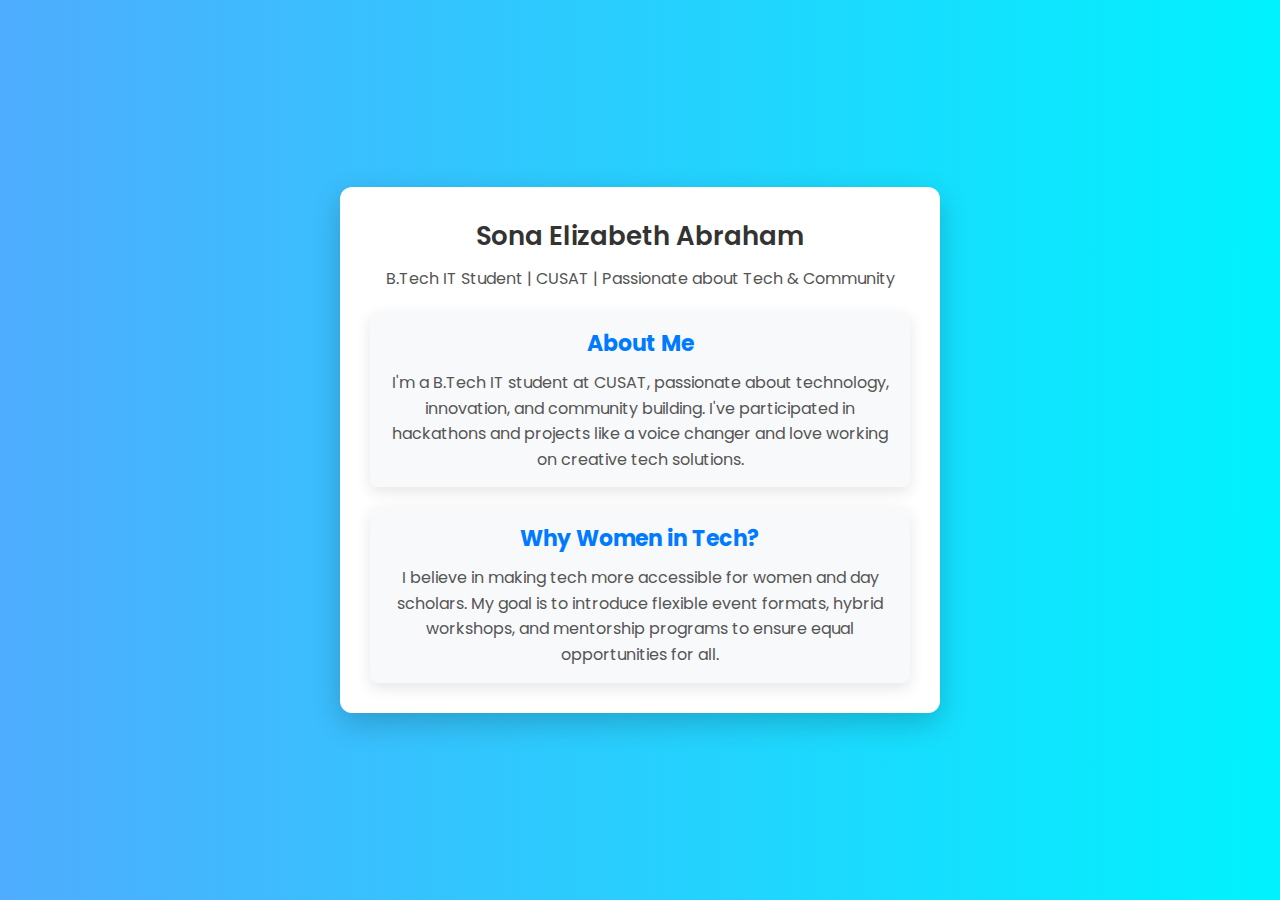
==== index.html @ 648e16d6 "Initial commit - Portfolio Webpage" ====
<!DOCTYPE html>
<html lang="en">
<head>
    <meta charset="UTF-8">
    <meta name="viewport" content="width=device-width, initial-scale=1.0">
    <title>My Portfolio</title>
    <link href="https://fonts.googleapis.com/css2?family=Poppins:wght@300;400;600&display=swap" rel="stylesheet">
    <link rel="stylesheet" href="style.css">
</head>
<body>
    <div class="container">
        <h1>Sona Elizabeth Abraham</h1>
        <p>B.Tech IT Student | CUSAT | Passionate about Tech & Community</p>

        <div class="section">
            <h2>About Me</h2>
            <p>I'm a B.Tech IT student at CUSAT, passionate about technology, innovation, and community building. 
               I've participated in hackathons and projects like a voice changer and love working on creative tech solutions.</p>
        </div>

        <div class="section">
            <h2>Why Women in Tech?</h2>
            <p>I believe in making tech more accessible for women and day scholars. My goal is to introduce flexible event 
               formats, hybrid workshops, and mentorship programs to ensure equal opportunities for all.</p>
        </div>
    </div>
</body>
</html>
---- style.css ----
/* General Reset */
* {
    margin: 0;
    padding: 0;
    box-sizing: border-box;
    font-family: 'Poppins', sans-serif;
}

/* Background Styling */
body {
    background: linear-gradient(to right, #4facfe, #00f2fe);
    display: flex;
    justify-content: center;
    align-items: center;
    height: 100vh;
    padding: 20px;
}

/* Main Container */
.container {
    background: white;
    padding: 30px;
    border-radius: 12px;
    box-shadow: 0 10px 30px rgba(0, 0, 0, 0.2);
    max-width: 600px;
    width: 100%;
    text-align: center;
}

/* Heading Styles */
h1 {
    font-size: 26px;
    font-weight: 600;
    color: #333;
}

/* Paragraph Styles */
p {
    color: #555;
    font-size: 16px;
    margin-top: 10px;
    line-height: 1.6;
}

/* Section Styling */
.section {
    margin-top: 20px;
    padding: 15px;
    border-radius: 8px;
    background: #f8f9fa;
    box-shadow: 0 5px 15px rgba(0, 0, 0, 0.1);
}

.section h2 {
    font-size: 22px;
    color: #007bff;
    margin-bottom: 10px;
}
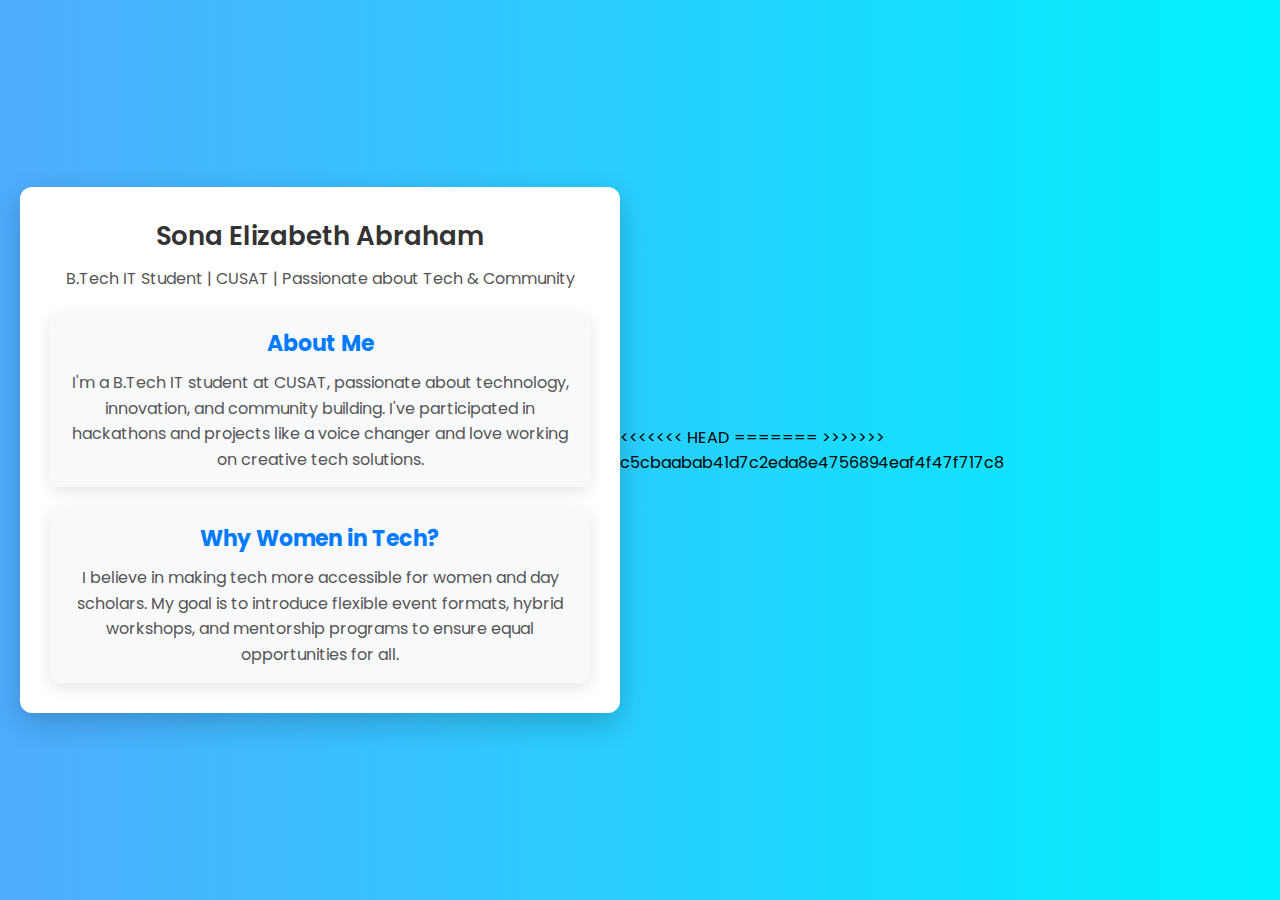
==== commit 40cbbaa2: "Updated portfolio webpage" ====
--- a/index.html
+++ b/index.html
@@ -25,4 +25,8 @@
         </div>
     </div>
 </body>
-</html>+<<<<<<< HEAD
+</html>
+=======
+</html>
+>>>>>>> c5cbaabab41d7c2eda8e4756894eaf4f47f717c8
--- a/style.css
+++ b/style.css
@@ -55,4 +55,8 @@
     font-size: 22px;
     color: #007bff;
     margin-bottom: 10px;
-}+<<<<<<< HEAD
+}
+=======
+}
+>>>>>>> c5cbaabab41d7c2eda8e4756894eaf4f47f717c8
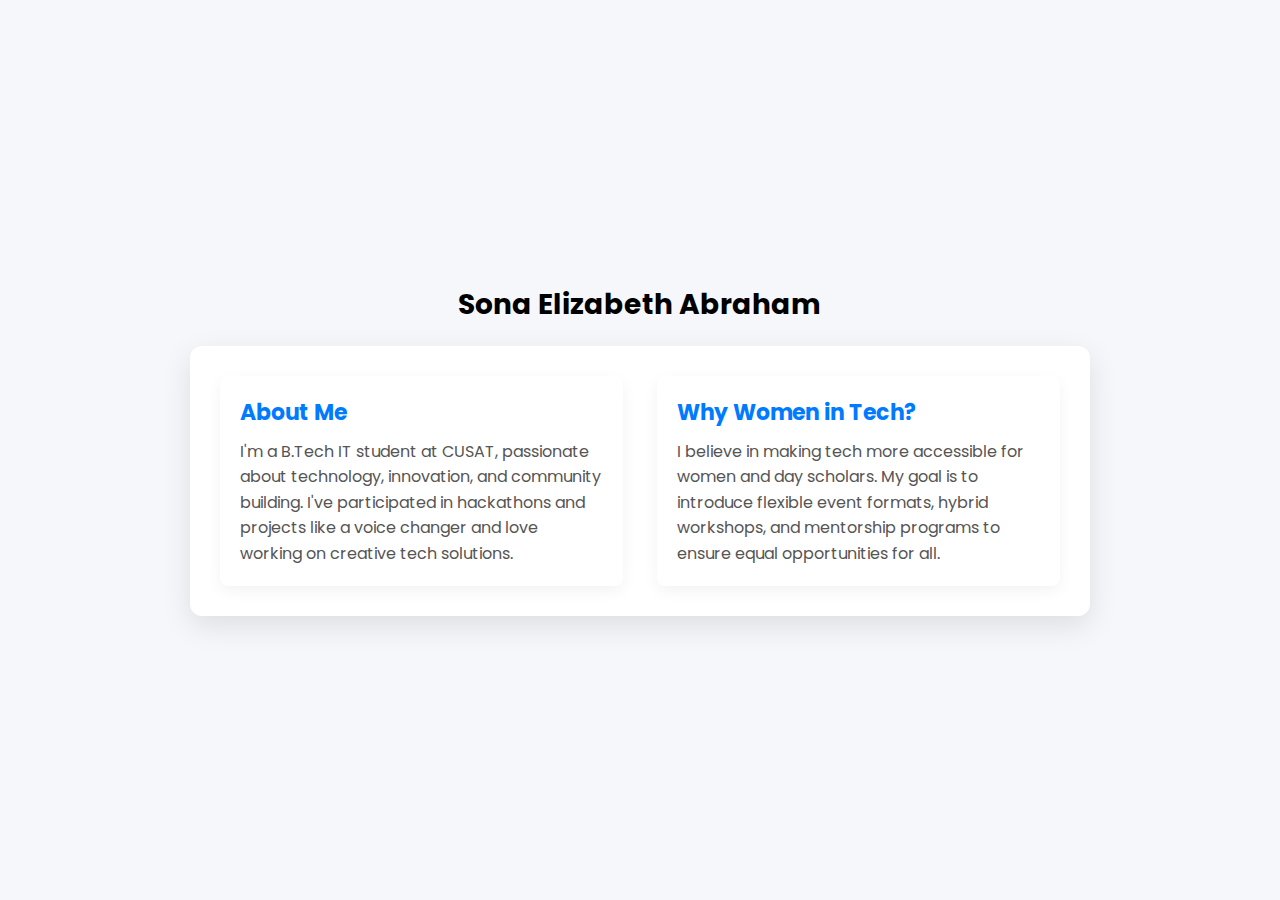
==== commit 90362277: "Updated portfolio webpage" ====
--- a/index.html
+++ b/index.html
@@ -8,25 +8,22 @@
     <link rel="stylesheet" href="style.css">
 </head>
 <body>
+    <header>
+        <h1 class="name">Sona Elizabeth Abraham</h1>
+    </header>
+
     <div class="container">
-        <h1>Sona Elizabeth Abraham</h1>
-        <p>B.Tech IT Student | CUSAT | Passionate about Tech & Community</p>
-
-        <div class="section">
+        <section class="about">
             <h2>About Me</h2>
             <p>I'm a B.Tech IT student at CUSAT, passionate about technology, innovation, and community building. 
                I've participated in hackathons and projects like a voice changer and love working on creative tech solutions.</p>
-        </div>
+        </section>
 
-        <div class="section">
+        <section class="women-in-tech">
             <h2>Why Women in Tech?</h2>
             <p>I believe in making tech more accessible for women and day scholars. My goal is to introduce flexible event 
                formats, hybrid workshops, and mentorship programs to ensure equal opportunities for all.</p>
-        </div>
+        </section>
     </div>
 </body>
-<<<<<<< HEAD
 </html>
-=======
-</html>
->>>>>>> c5cbaabab41d7c2eda8e4756894eaf4f47f717c8
--- a/style.css
+++ b/style.css
@@ -8,55 +8,52 @@
 
 /* Background Styling */
 body {
-    background: linear-gradient(to right, #4facfe, #00f2fe);
+    background: #f5f7fa;
     display: flex;
+    flex-direction: column;
+    align-items: center;
     justify-content: center;
-    align-items: center;
     height: 100vh;
     padding: 20px;
 }
 
+/* Header Styling */
+.name {
+    font-size: 28px;
+    font-weight: 700;
+    text-align: center;
+    margin-bottom: 20px;
+}
+
 /* Main Container */
 .container {
+    display: flex;
+    justify-content: space-between;
     background: white;
     padding: 30px;
     border-radius: 12px;
-    box-shadow: 0 10px 30px rgba(0, 0, 0, 0.2);
-    max-width: 600px;
+    box-shadow: 0 10px 30px rgba(0, 0, 0, 0.1);
+    max-width: 900px;
     width: 100%;
-    text-align: center;
 }
 
-/* Heading Styles */
-h1 {
-    font-size: 26px;
-    font-weight: 600;
-    color: #333;
+/* Section Styling */
+.about, .women-in-tech {
+    width: 48%;
+    padding: 20px;
+    border-radius: 8px;
+    background: #ffffff;
+    box-shadow: 0 5px 15px rgba(0, 0, 0, 0.05);
 }
 
-/* Paragraph Styles */
+.about h2, .women-in-tech h2 {
+    font-size: 22px;
+    color: #007bff;
+    margin-bottom: 10px;
+}
+
 p {
     color: #555;
     font-size: 16px;
-    margin-top: 10px;
     line-height: 1.6;
 }
-
-/* Section Styling */
-.section {
-    margin-top: 20px;
-    padding: 15px;
-    border-radius: 8px;
-    background: #f8f9fa;
-    box-shadow: 0 5px 15px rgba(0, 0, 0, 0.1);
-}
-
-.section h2 {
-    font-size: 22px;
-    color: #007bff;
-    margin-bottom: 10px;
-<<<<<<< HEAD
-}
-=======
-}
->>>>>>> c5cbaabab41d7c2eda8e4756894eaf4f47f717c8
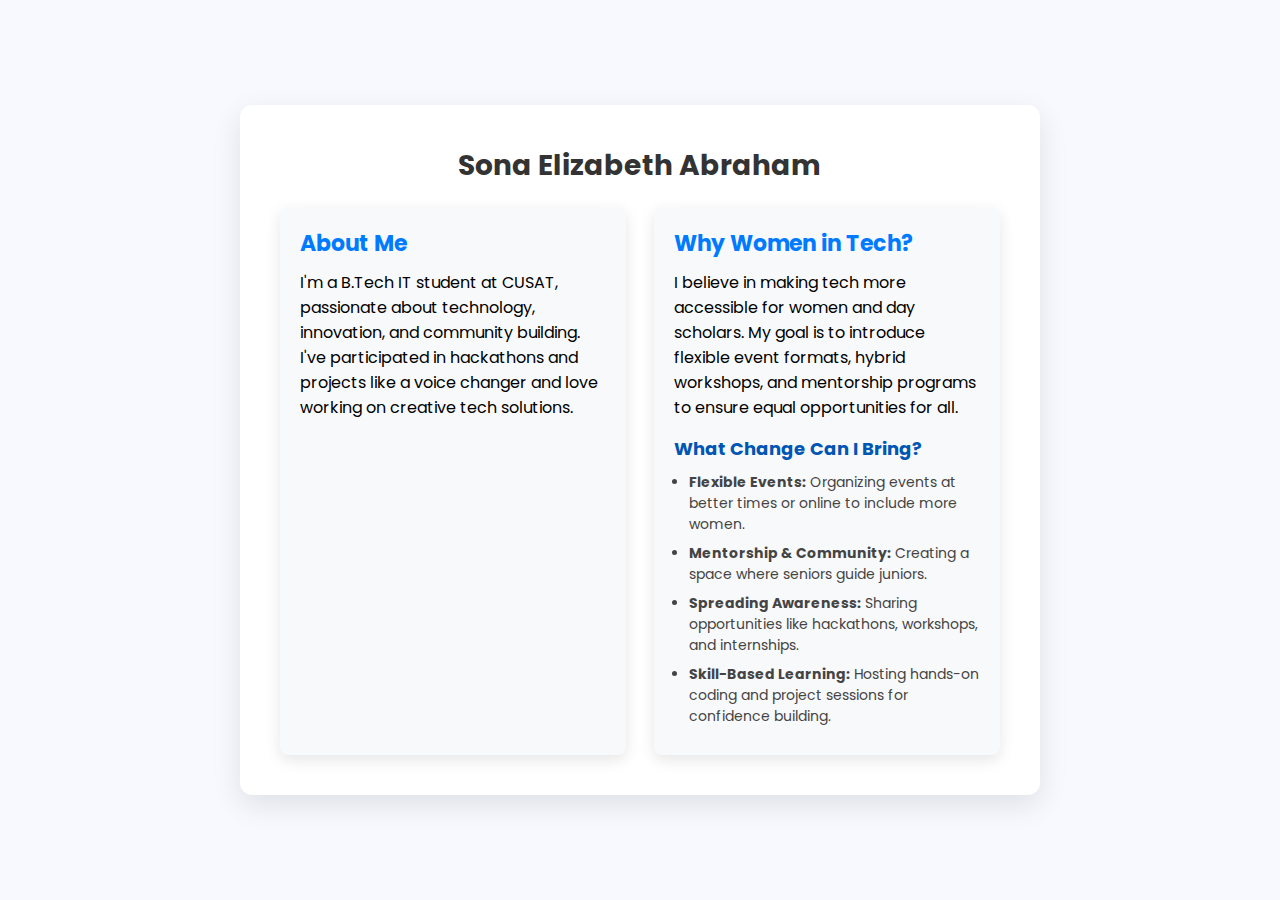
==== commit c3b35f90: "Updated portfolio webpage" ====
--- a/index.html
+++ b/index.html
@@ -8,22 +8,30 @@
     <link rel="stylesheet" href="style.css">
 </head>
 <body>
-    <header>
+    <div class="container">
         <h1 class="name">Sona Elizabeth Abraham</h1>
-    </header>
+        
+        <div class="content">
+            <div class="section left">
+                <h2>About Me</h2>
+                <p>I'm a B.Tech IT student at CUSAT, passionate about technology, innovation, and community building. 
+                I've participated in hackathons and projects like a voice changer and love working on creative tech solutions.</p>
+            </div>
 
-    <div class="container">
-        <section class="about">
-            <h2>About Me</h2>
-            <p>I'm a B.Tech IT student at CUSAT, passionate about technology, innovation, and community building. 
-               I've participated in hackathons and projects like a voice changer and love working on creative tech solutions.</p>
-        </section>
-
-        <section class="women-in-tech">
-            <h2>Why Women in Tech?</h2>
-            <p>I believe in making tech more accessible for women and day scholars. My goal is to introduce flexible event 
-               formats, hybrid workshops, and mentorship programs to ensure equal opportunities for all.</p>
-        </section>
+            <div class="section right">
+                <h2>Why Women in Tech?</h2>
+                <p>I believe in making tech more accessible for women and day scholars. My goal is to introduce flexible event 
+                formats, hybrid workshops, and mentorship programs to ensure equal opportunities for all.</p>
+                
+                <h3>What Change Can I Bring?</h3>
+                <ul>
+                    <li><strong>Flexible Events:</strong> Organizing events at better times or online to include more women.</li>
+                    <li><strong>Mentorship & Community:</strong> Creating a space where seniors guide juniors.</li>
+                    <li><strong>Spreading Awareness:</strong> Sharing opportunities like hackathons, workshops, and internships.</li>
+                    <li><strong>Skill-Based Learning:</strong> Hosting hands-on coding and project sessions for confidence building.</li>
+                </ul>
+            </div>
+        </div>
     </div>
 </body>
 </html>
--- a/style.css
+++ b/style.css
@@ -8,52 +8,82 @@
 
 /* Background Styling */
 body {
-    background: #f5f7fa;
+    background: #f8f9ff;
     display: flex;
-    flex-direction: column;
+    justify-content: center;
     align-items: center;
-    justify-content: center;
     height: 100vh;
     padding: 20px;
 }
 
-/* Header Styling */
+/* Main Container */
+.container {
+    background: white;
+    padding: 40px;
+    border-radius: 12px;
+    box-shadow: 0 10px 30px rgba(0, 0, 0, 0.1);
+    max-width: 800px;
+    width: 100%;
+    text-align: center;
+}
+
+/* Name Styling */
 .name {
     font-size: 28px;
     font-weight: 700;
-    text-align: center;
+    color: #333;
     margin-bottom: 20px;
 }
 
-/* Main Container */
-.container {
+/* Content Layout */
+.content {
     display: flex;
     justify-content: space-between;
-    background: white;
-    padding: 30px;
-    border-radius: 12px;
-    box-shadow: 0 10px 30px rgba(0, 0, 0, 0.1);
-    max-width: 900px;
-    width: 100%;
+    text-align: left;
 }
 
 /* Section Styling */
-.about, .women-in-tech {
+.section {
     width: 48%;
+    background: #f8f9fa;
     padding: 20px;
     border-radius: 8px;
-    background: #ffffff;
-    box-shadow: 0 5px 15px rgba(0, 0, 0, 0.05);
+    box-shadow: 0 5px 15px rgba(0, 0, 0, 0.1);
 }
 
-.about h2, .women-in-tech h2 {
+.section h2 {
     font-size: 22px;
     color: #007bff;
     margin-bottom: 10px;
 }
 
-p {
-    color: #555;
-    font-size: 16px;
-    line-height: 1.6;
+.section h3 {
+    font-size: 18px;
+    color: #0056b3;
+    margin-top: 15px;
 }
+
+.section ul {
+    margin-top: 10px;
+    padding-left: 15px;
+}
+
+.section li {
+    font-size: 14px;
+    color: #444;
+    line-height: 1.5;
+    margin-bottom: 8px;
+}
+
+/* Responsive Design */
+@media (max-width: 768px) {
+    .content {
+        flex-direction: column;
+        align-items: center;
+    }
+
+    .section {
+        width: 100%;
+        margin-bottom: 15px;
+    }
+}
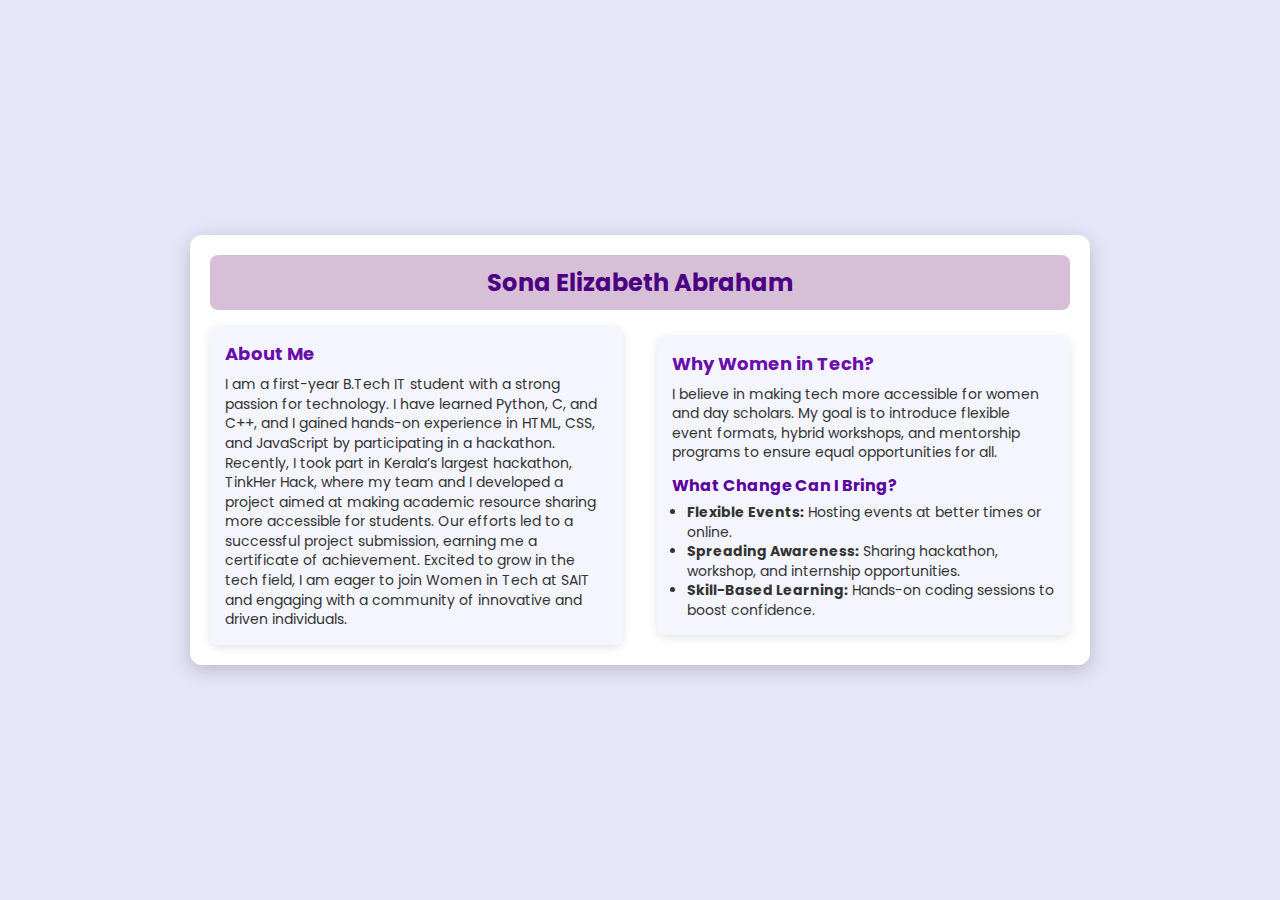
==== commit 92d67d35: "Updated portfolio webpage" ====
--- a/index.html
+++ b/index.html
@@ -10,25 +10,22 @@
 <body>
     <div class="container">
         <h1 class="name">Sona Elizabeth Abraham</h1>
-        
+
         <div class="content">
             <div class="section left">
                 <h2>About Me</h2>
-                <p>I'm a B.Tech IT student at CUSAT, passionate about technology, innovation, and community building. 
-                I've participated in hackathons and projects like a voice changer and love working on creative tech solutions.</p>
+                <p>I am a first-year B.Tech IT student with a strong passion for technology. I have learned Python, C, and C++, and I gained hands-on experience in HTML, CSS, and JavaScript by participating in a hackathon. Recently, I took part in Kerala’s largest hackathon, TinkHer Hack, where my team and I developed a project aimed at making academic resource sharing more accessible for students. Our efforts led to a successful project submission, earning me a certificate of achievement. Excited to grow in the tech field, I am eager to join Women in Tech at SAIT and engaging with a community of innovative and driven individuals.</p>
             </div>
 
             <div class="section right">
                 <h2>Why Women in Tech?</h2>
-                <p>I believe in making tech more accessible for women and day scholars. My goal is to introduce flexible event 
-                formats, hybrid workshops, and mentorship programs to ensure equal opportunities for all.</p>
+                <p>I believe in making tech more accessible for women and day scholars. My goal is to introduce flexible event formats, hybrid workshops, and mentorship programs to ensure equal opportunities for all.</p>
                 
                 <h3>What Change Can I Bring?</h3>
                 <ul>
-                    <li><strong>Flexible Events:</strong> Organizing events at better times or online to include more women.</li>
-                    <li><strong>Mentorship & Community:</strong> Creating a space where seniors guide juniors.</li>
-                    <li><strong>Spreading Awareness:</strong> Sharing opportunities like hackathons, workshops, and internships.</li>
-                    <li><strong>Skill-Based Learning:</strong> Hosting hands-on coding and project sessions for confidence building.</li>
+                    <li><strong>Flexible Events:</strong> Hosting events at better times or online.</li>
+                    <li><strong>Spreading Awareness:</strong> Sharing hackathon, workshop, and internship opportunities.</li>
+                    <li><strong>Skill-Based Learning:</strong> Hands-on coding sessions to boost confidence.</li>
                 </ul>
             </div>
         </div>
--- a/style.css
+++ b/style.css
@@ -8,71 +8,74 @@
 
 /* Background Styling */
 body {
-    background: #f8f9ff;
+    background: #E6E6FA; /* Soft Lavender Background */
     display: flex;
     justify-content: center;
     align-items: center;
     height: 100vh;
-    padding: 20px;
+    padding: 10px;
 }
 
 /* Main Container */
 .container {
     background: white;
-    padding: 40px;
+    padding: 20px;
     border-radius: 12px;
-    box-shadow: 0 10px 30px rgba(0, 0, 0, 0.1);
-    max-width: 800px;
+    box-shadow: 0 5px 20px rgba(0, 0, 0, 0.2);
+    max-width: 900px;
     width: 100%;
     text-align: center;
 }
 
 /* Name Styling */
 .name {
-    font-size: 28px;
+    font-size: 24px;
     font-weight: 700;
-    color: #333;
-    margin-bottom: 20px;
+    color: #4B0082; /* Dark Indigo for contrast */
+    background: #D8BFD8; /* Light purple name bar */
+    padding: 10px;
+    border-radius: 8px;
+    margin-bottom: 15px;
 }
 
 /* Content Layout */
 .content {
     display: flex;
     justify-content: space-between;
+    align-items: center;
     text-align: left;
 }
 
 /* Section Styling */
 .section {
     width: 48%;
-    background: #f8f9fa;
-    padding: 20px;
+    background: #F5F5FF; /* Very light lavender */
+    padding: 15px;
     border-radius: 8px;
-    box-shadow: 0 5px 15px rgba(0, 0, 0, 0.1);
+    box-shadow: 0 3px 10px rgba(0, 0, 0, 0.1);
 }
 
 .section h2 {
-    font-size: 22px;
-    color: #007bff;
-    margin-bottom: 10px;
+    font-size: 18px;
+    color: #6A0DAD; /* Deep Purple */
+    margin-bottom: 8px;
 }
 
 .section h3 {
-    font-size: 18px;
-    color: #0056b3;
-    margin-top: 15px;
+    font-size: 16px;
+    color: #5A009D;
+    margin-top: 10px;
+}
+
+.section p, .section li {
+    font-size: 14px;
+    color: #333;
+    line-height: 1.4;
 }
 
 .section ul {
-    margin-top: 10px;
+    margin-top: 5px;
     padding-left: 15px;
-}
-
-.section li {
-    font-size: 14px;
-    color: #444;
-    line-height: 1.5;
-    margin-bottom: 8px;
 }
 
 /* Responsive Design */
@@ -84,6 +87,6 @@
 
     .section {
         width: 100%;
-        margin-bottom: 15px;
+        margin-bottom: 10px;
     }
 }
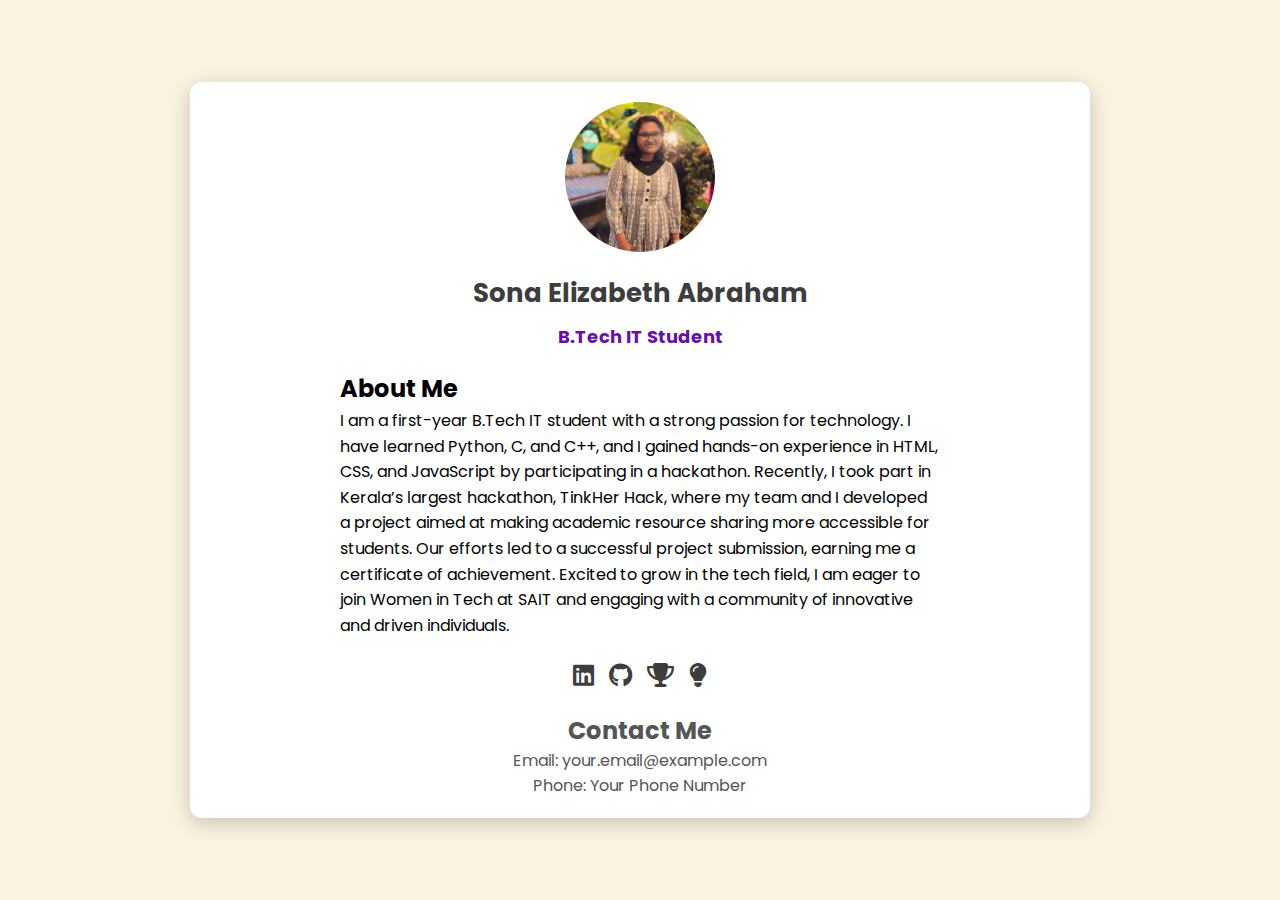
==== commit aa71ad44: "Updated portfolio webpage" ====
--- a/index.html
+++ b/index.html
@@ -4,30 +4,46 @@
     <meta charset="UTF-8">
     <meta name="viewport" content="width=device-width, initial-scale=1.0">
     <title>My Portfolio</title>
+    
+    <!-- Google Fonts -->
     <link href="https://fonts.googleapis.com/css2?family=Poppins:wght@300;400;600&display=swap" rel="stylesheet">
+    
+    <!-- Font Awesome Icons -->
+    <link rel="stylesheet" href="https://cdnjs.cloudflare.com/ajax/libs/font-awesome/6.4.2/css/all.min.css">
+
+    <!-- Custom CSS -->
     <link rel="stylesheet" href="style.css">
 </head>
 <body>
     <div class="container">
+        <!-- Profile Picture -->
+        <div class="profile-pic">
+            <img src="IMG_20241225_002826_023.jpg" alt="Profile Picture">
+        </div>
+
+        <!-- Name & Role -->
         <h1 class="name">Sona Elizabeth Abraham</h1>
+        <h3 class="role">B.Tech IT Student</h3>
 
-        <div class="content">
-            <div class="section left">
-                <h2>About Me</h2>
-                <p>I am a first-year B.Tech IT student with a strong passion for technology. I have learned Python, C, and C++, and I gained hands-on experience in HTML, CSS, and JavaScript by participating in a hackathon. Recently, I took part in Kerala’s largest hackathon, TinkHer Hack, where my team and I developed a project aimed at making academic resource sharing more accessible for students. Our efforts led to a successful project submission, earning me a certificate of achievement. Excited to grow in the tech field, I am eager to join Women in Tech at SAIT and engaging with a community of innovative and driven individuals.</p>
-            </div>
+        <!-- About Section -->
+        <div class="about">
+            <h2>About Me</h2>
+            <p>I am a first-year B.Tech IT student with a strong passion for technology. I have learned Python, C, and C++, and I gained hands-on experience in HTML, CSS, and JavaScript by participating in a hackathon. Recently, I took part in Kerala’s largest hackathon, TinkHer Hack, where my team and I developed a project aimed at making academic resource sharing more accessible for students. Our efforts led to a successful project submission, earning me a certificate of achievement. Excited to grow in the tech field, I am eager to join Women in Tech at SAIT and engaging with a community of innovative and driven individuals.</p>
+        </div>
 
-            <div class="section right">
-                <h2>Why Women in Tech?</h2>
-                <p>I believe in making tech more accessible for women and day scholars. My goal is to introduce flexible event formats, hybrid workshops, and mentorship programs to ensure equal opportunities for all.</p>
-                
-                <h3>What Change Can I Bring?</h3>
-                <ul>
-                    <li><strong>Flexible Events:</strong> Hosting events at better times or online.</li>
-                    <li><strong>Spreading Awareness:</strong> Sharing hackathon, workshop, and internship opportunities.</li>
-                    <li><strong>Skill-Based Learning:</strong> Hands-on coding sessions to boost confidence.</li>
-                </ul>
-            </div>
+        <!-- Icons Section -->
+        <div class="icon-container">
+            <a href="https://www.linkedin.com/in/sona-elizabeth-abraham-351442304?utm_source=share&utm_campaign=share_via&utm_content=profile&utm_medium=android_app" target="_blank" class="icon"><i class="fab fa-linkedin"></i></a>
+            <a href="https://github.com/Sea25" target="_blank" class="icon"><i class="fab fa-github"></i></a>
+            <a href="achievements.html" class="icon"><i class="fas fa-trophy"></i></a>
+            <a href="women-in-tech.html" class="icon"><i class="fas fa-lightbulb"></i></a>
+        </div>
+
+        <!-- Contact Section -->
+        <div class="contact">
+            <h2>Contact Me</h2>
+            <p>Email: <span>your.email@example.com</span></p>
+            <p>Phone: <span>Your Phone Number</span></p>
         </div>
     </div>
 </body>
--- a/style.css
+++ b/style.css
@@ -8,12 +8,12 @@
 
 /* Background Styling */
 body {
-    background: #E6E6FA; /* Soft Lavender Background */
+    background: #FAF3E0; /* Soft Cream */
     display: flex;
     justify-content: center;
     align-items: center;
-    height: 100vh;
-    padding: 10px;
+    min-height: 100vh;
+    padding: 20px;
 }
 
 /* Main Container */
@@ -27,66 +27,83 @@
     text-align: center;
 }
 
-/* Name Styling */
-.name {
-    font-size: 24px;
-    font-weight: 700;
-    color: #4B0082; /* Dark Indigo for contrast */
-    background: #D8BFD8; /* Light purple name bar */
-    padding: 10px;
-    border-radius: 8px;
+/* Profile Picture */
+.profile-pic img {
+    width: 150px;
+    height: 150px;
+    border-radius: 50%;
+    object-fit: cover;
     margin-bottom: 15px;
 }
 
-/* Content Layout */
-.content {
-    display: flex;
-    justify-content: space-between;
-    align-items: center;
-    text-align: left;
+/* Name Styling */
+.name {
+    font-size: 26px;
+    font-weight: 700;
+    color: #3E3D3D;
+    margin-bottom: 10px;
 }
 
-/* Section Styling */
-.section {
-    width: 48%;
-    background: #F5F5FF; /* Very light lavender */
-    padding: 15px;
-    border-radius: 8px;
-    box-shadow: 0 3px 10px rgba(0, 0, 0, 0.1);
+/* Role */
+.role {
+    font-size: 18px;
+    color: #6A0DAD; /* Deep Purple */
+    margin-bottom: 20px;
 }
 
-.section h2 {
-    font-size: 18px;
-    color: #6A0DAD; /* Deep Purple */
-    margin-bottom: 8px;
+/* About Section */
+.about {
+    text-align: left;
+    max-width: 600px;
+    margin: auto;
+    line-height: 1.6;
 }
 
-.section h3 {
-    font-size: 16px;
-    color: #5A009D;
-    margin-top: 10px;
+/* Icons Container */
+.icon-container {
+    display: flex;
+    justify-content: center;
+    gap: 15px;
+    margin-top: 20px;
 }
 
-.section p, .section li {
-    font-size: 14px;
-    color: #333;
-    line-height: 1.4;
+.icon {
+    font-size: 24px;
+    color: #3E3D3D;
+    text-decoration: none;
+    transition: 0.3s;
 }
 
-.section ul {
-    margin-top: 5px;
-    padding-left: 15px;
+.icon:hover {
+    color: #6A0DAD;
+}
+
+/* Contact Section */
+.contact {
+    margin-top: 20px;
+    font-size: 16px;
+    color: #555;
 }
 
 /* Responsive Design */
 @media (max-width: 768px) {
-    .content {
-        flex-direction: column;
-        align-items: center;
+    body {
+        padding: 10px;
     }
 
-    .section {
-        width: 100%;
-        margin-bottom: 10px;
+    .container {
+        padding: 15px;
+    }
+
+    .name {
+        font-size: 22px;
+    }
+
+    .role {
+        font-size: 16px;
+    }
+
+    .icon {
+        font-size: 22px;
     }
 }
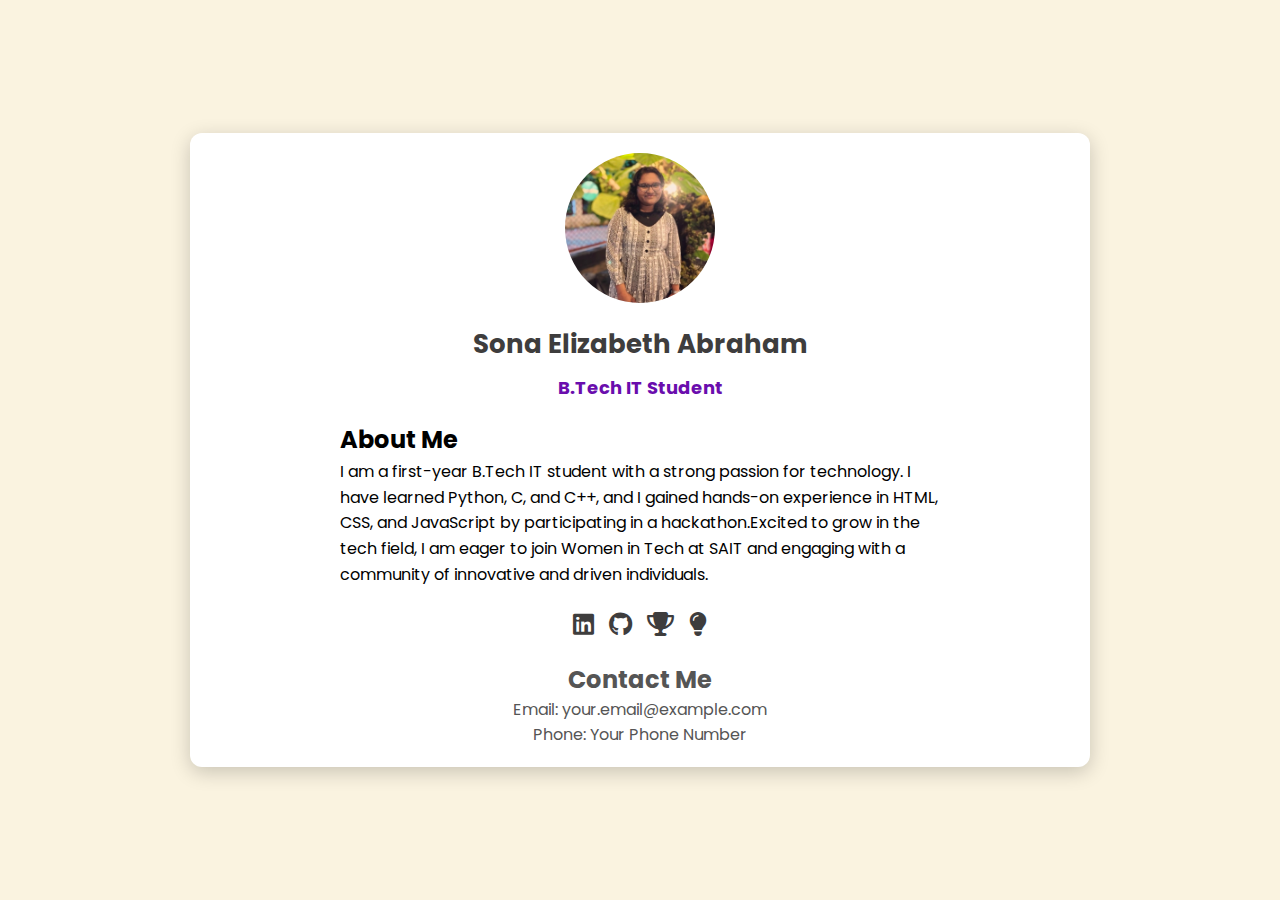
==== commit 12b01850: "Updated portfolio webpage" ====
--- a/index.html
+++ b/index.html
@@ -28,7 +28,7 @@
         <!-- About Section -->
         <div class="about">
             <h2>About Me</h2>
-            <p>I am a first-year B.Tech IT student with a strong passion for technology. I have learned Python, C, and C++, and I gained hands-on experience in HTML, CSS, and JavaScript by participating in a hackathon. Recently, I took part in Kerala’s largest hackathon, TinkHer Hack, where my team and I developed a project aimed at making academic resource sharing more accessible for students. Our efforts led to a successful project submission, earning me a certificate of achievement. Excited to grow in the tech field, I am eager to join Women in Tech at SAIT and engaging with a community of innovative and driven individuals.</p>
+            <p>I am a first-year B.Tech IT student with a strong passion for technology. I have learned Python, C, and C++, and I gained hands-on experience in HTML, CSS, and JavaScript by participating in a hackathon.Excited to grow in the tech field, I am eager to join Women in Tech at SAIT and engaging with a community of innovative and driven individuals.</p>
         </div>
 
         <!-- Icons Section -->
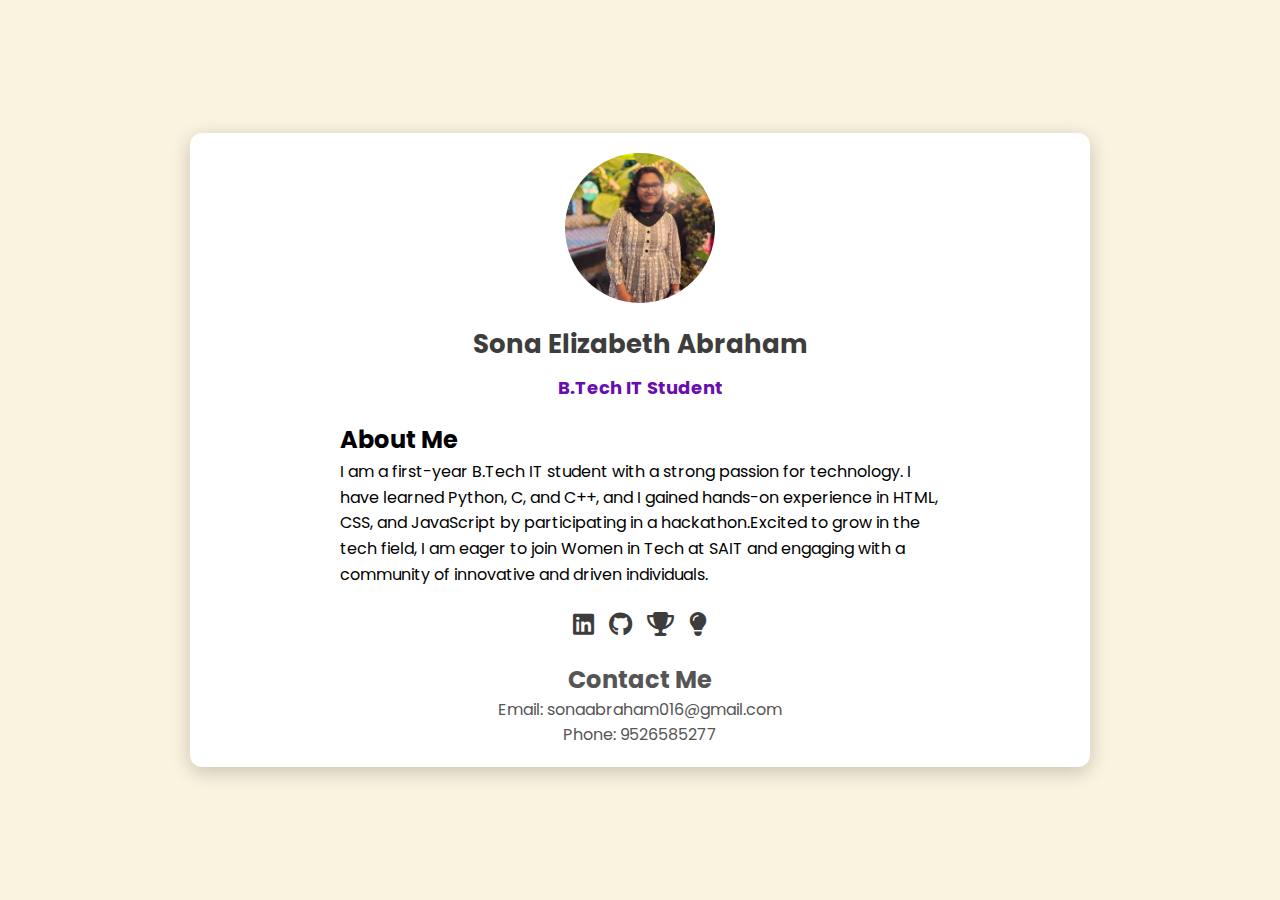
==== commit 358ab00c: "Updated portfolio webpage" ====
--- a/index.html
+++ b/index.html
@@ -42,8 +42,8 @@
         <!-- Contact Section -->
         <div class="contact">
             <h2>Contact Me</h2>
-            <p>Email: <span>your.email@example.com</span></p>
-            <p>Phone: <span>Your Phone Number</span></p>
+            <p>Email: <span>sonaabraham016@gmail.com</span></p>
+            <p>Phone: <span>9526585277</span></p>
         </div>
     </div>
 </body>
